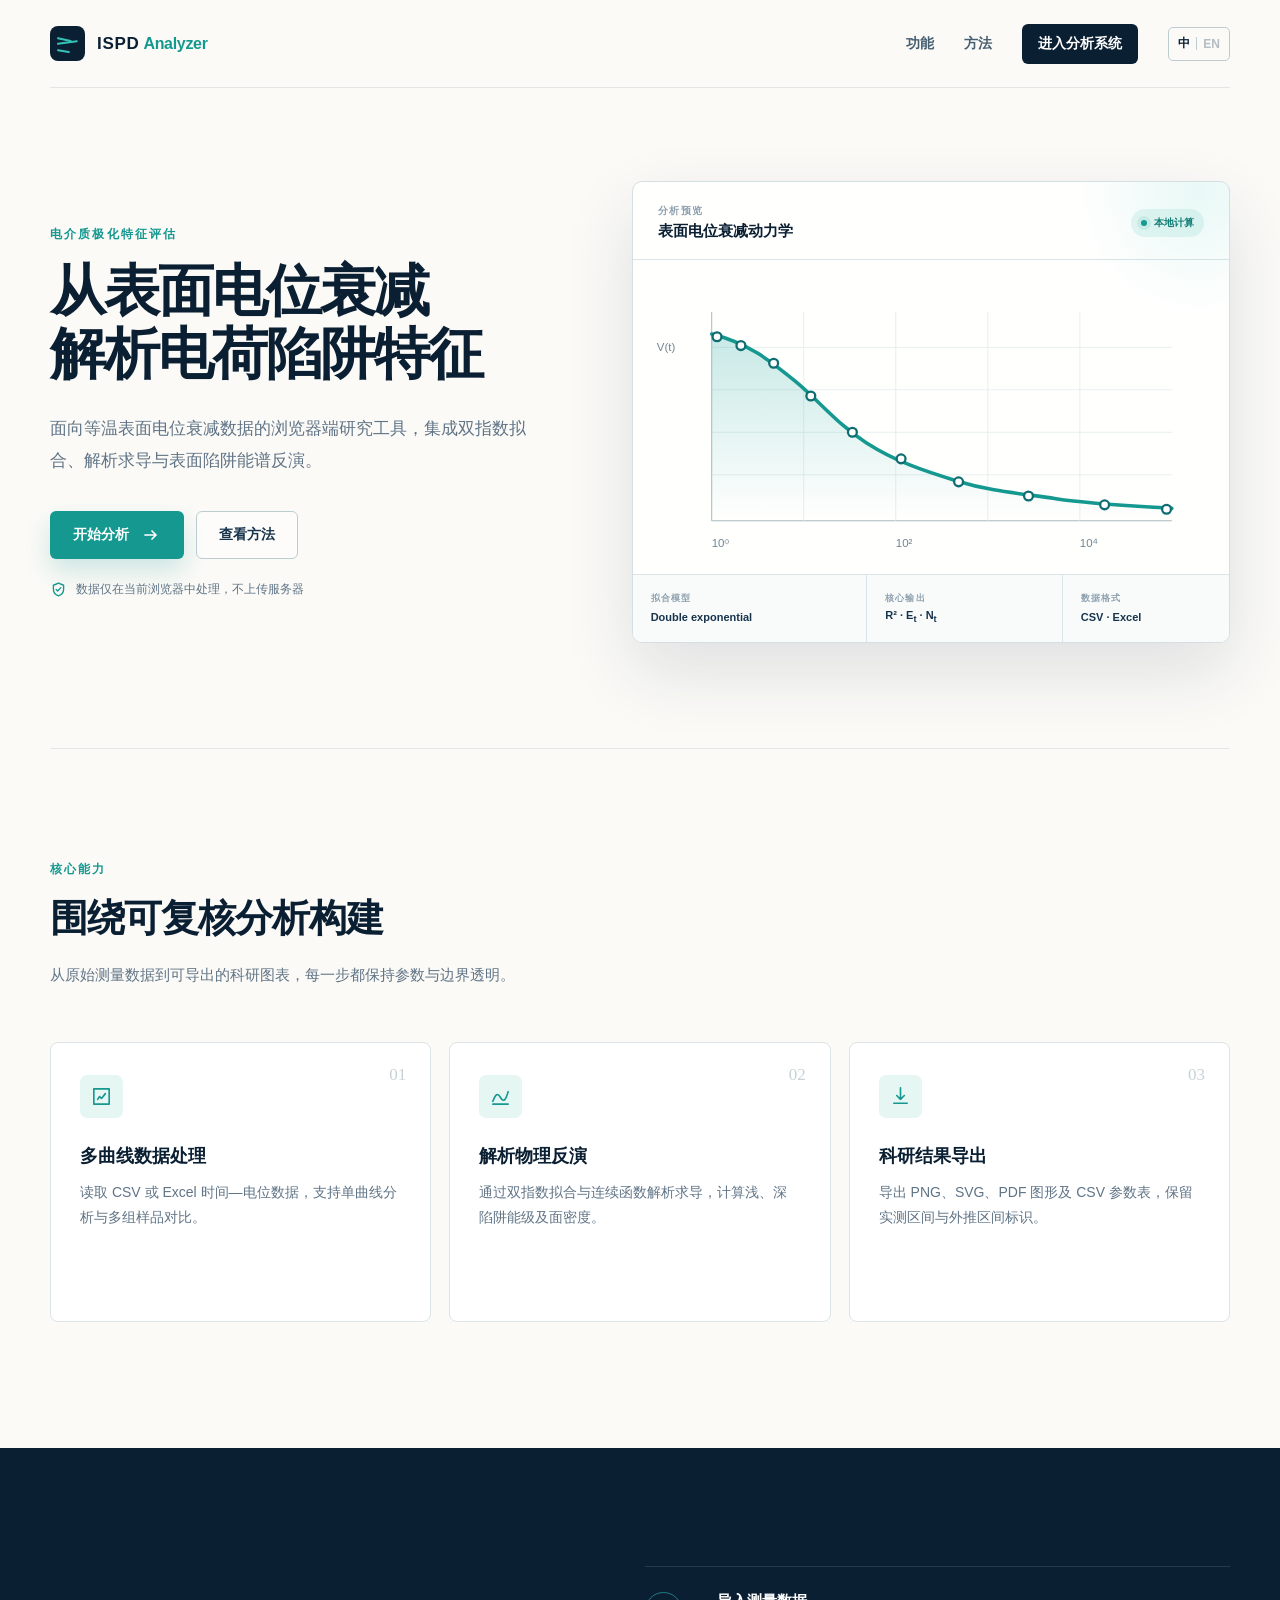
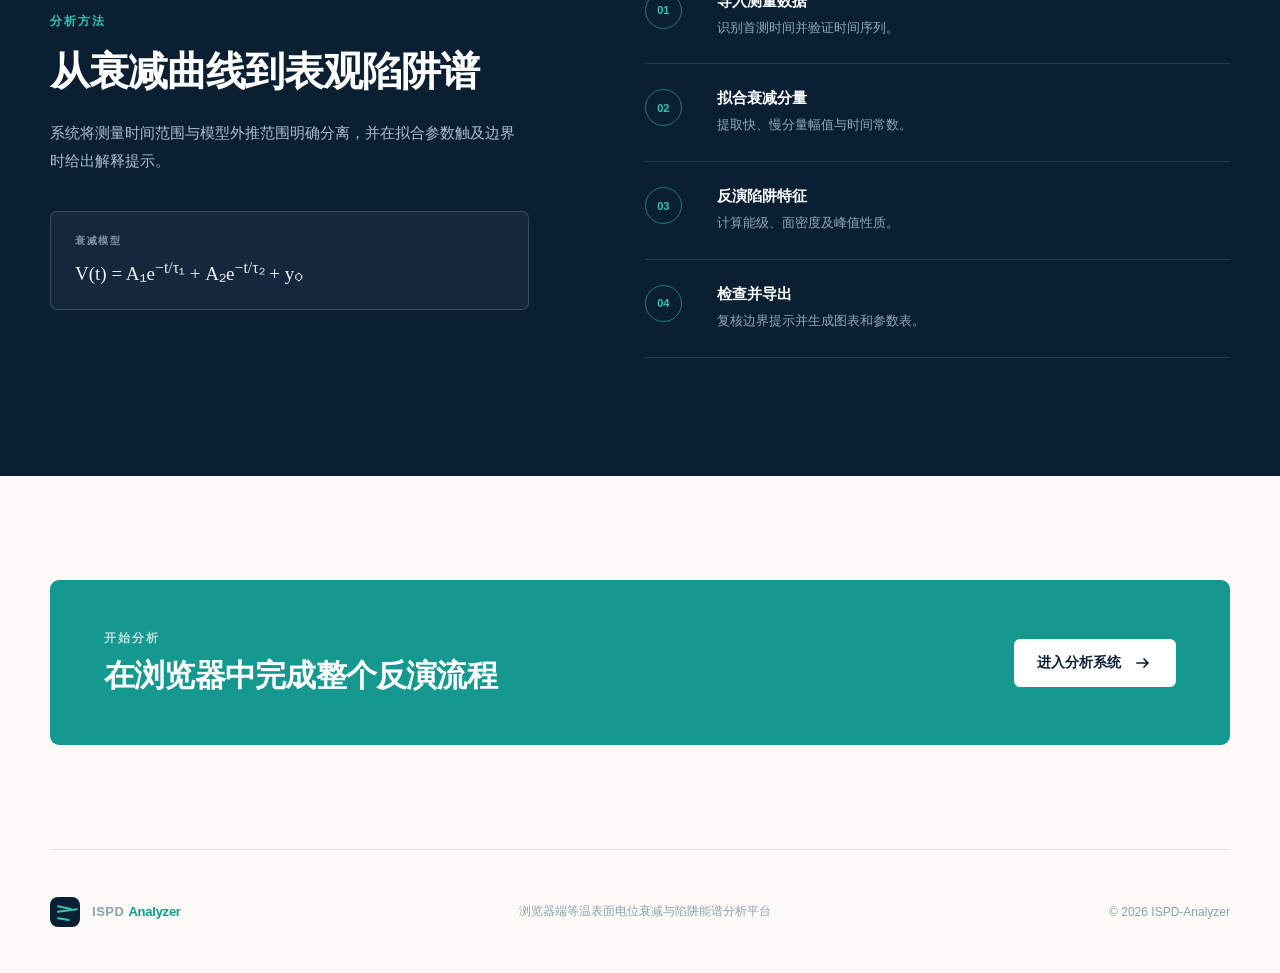
==== index.html @ f55870ea "Build ISPD-Analyzer research platform" ====
<!doctype html>
<html lang="zh-CN">
<head>
  <meta charset="utf-8">
  <meta name="viewport" content="width=device-width, initial-scale=1">
  <meta name="description" content="ISPD-Analyzer is a browser-based platform for isothermal surface potential decay fitting and surface trap spectrum inversion.">
  <meta name="theme-color" content="#0b1f33">
  <meta property="og:title" content="ISPD-Analyzer">
  <meta property="og:description" content="A local-first research platform for ISPD fitting and surface trap spectrum inversion.">
  <meta property="og:type" content="website">
  <meta property="og:image" content="assets/og.png">
  <meta name="twitter:card" content="summary_large_image">
  <meta name="twitter:title" content="ISPD-Analyzer">
  <meta name="twitter:description" content="A local-first research platform for ISPD fitting and surface trap spectrum inversion.">
  <meta name="twitter:image" content="assets/og.png">
  <title>ISPD-Analyzer | 表面电位与陷阱能谱分析</title>
  <link rel="icon" href="assets/favicon.svg" type="image/svg+xml">
  <link rel="stylesheet" href="assets/css/site.css">
  <script src="assets/js/i18n.js" defer></script>
  <script src="assets/js/home.js" defer></script>
</head>
<body class="landing-page">
  <a class="skip-link" href="#main" data-i18n="common.skip">跳至主要内容</a>
  <div class="desktop-notice" role="status">
    <strong data-i18n="common.desktopTitle">建议使用电脑访问</strong>
    <span data-i18n="common.desktopBody">分析工作台针对 1024px 以上桌面屏幕设计。</span>
  </div>

  <header class="site-header">
    <a class="brand" href="./" aria-label="ISPD-Analyzer home">
      <span class="brand-mark" aria-hidden="true"><span></span><span></span><span></span></span>
      <span class="brand-copy"><strong>ISPD</strong><em>Analyzer</em></span>
    </a>
    <nav class="site-nav" aria-label="Primary navigation">
      <a href="#capabilities" data-i18n="home.navCapabilities">功能</a>
      <a href="#method" data-i18n="home.navMethod">方法</a>
      <a class="nav-cta" href="analyzer/" data-i18n="home.openAnalyzer">进入分析系统</a>
      <button class="language-toggle" type="button" data-language-toggle aria-label="Switch language">
        <span data-language-zh>中</span><span class="toggle-divider"></span><span data-language-en>EN</span>
      </button>
    </nav>
  </header>

  <main id="main">
    <section class="hero section-shell">
      <div class="hero-copy">
        <p class="eyebrow" data-i18n="home.eyebrow">电介质极化特征评估</p>
        <h1 data-i18n-html="home.title">从表面电位衰减<br>解析电荷陷阱特征</h1>
        <p class="hero-lede" data-i18n="home.lede">面向等温表面电位衰减数据的浏览器端研究工具，集成双指数拟合、解析求导与表面陷阱能谱反演。</p>
        <div class="hero-actions">
          <a class="button button-primary" href="analyzer/">
            <span data-i18n="home.start">开始分析</span>
            <svg viewBox="0 0 20 20" aria-hidden="true"><path d="M4 10h11M11 6l4 4-4 4"/></svg>
          </a>
          <a class="button button-secondary" href="#method" data-i18n="home.viewMethod">查看方法</a>
        </div>
        <div class="privacy-line">
          <svg viewBox="0 0 20 20" aria-hidden="true"><path d="M10 2.5 16 5v4.6c0 3.8-2.4 6.5-6 7.9-3.6-1.4-6-4.1-6-7.9V5l6-2.5Z"/><path d="m7.2 10 1.8 1.8 3.8-4"/></svg>
          <span data-i18n="home.privacy">数据仅在当前浏览器中处理，不上传服务器</span>
        </div>
      </div>

      <div class="research-visual" aria-label="ISPD analysis preview">
        <div class="visual-header">
          <div>
            <span data-i18n="home.visualLabel">分析预览</span>
            <strong data-i18n="home.visualTitle">表面电位衰减动力学</strong>
          </div>
          <span class="live-pill"><i></i><span data-i18n="home.localCompute">本地计算</span></span>
        </div>
        <svg class="hero-chart" viewBox="0 0 640 340" role="img" aria-labelledby="chart-title chart-desc">
          <title id="chart-title">Surface potential decay curve</title>
          <desc id="chart-desc">Measured points and a fitted double exponential decay curve.</desc>
          <defs>
            <linearGradient id="areaFill" x1="0" x2="0" y1="0" y2="1">
              <stop offset="0" stop-color="#19a39a" stop-opacity=".24"/>
              <stop offset="1" stop-color="#19a39a" stop-opacity="0"/>
            </linearGradient>
          </defs>
          <g class="chart-grid">
            <path d="M72 44v236M72 280h520"/>
            <path d="M72 84h520M72 132h520M72 180h520M72 228h520"/>
            <path d="M176 44v236M280 44v236M384 44v236M488 44v236"/>
          </g>
          <path class="chart-area" d="M72 69C112 79 137 98 166 122s48 49 81 70 63 31 102 43 72 14 112 20 83 8 131 11v14H72Z"/>
          <path class="chart-line" d="M72 69C112 79 137 98 166 122s48 49 81 70 63 31 102 43 72 14 112 20 83 8 131 11"/>
          <g class="chart-points">
            <circle cx="78" cy="72" r="5"/><circle cx="105" cy="82" r="5"/><circle cx="142" cy="102" r="5"/>
            <circle cx="184" cy="139" r="5"/><circle cx="231" cy="180" r="5"/><circle cx="286" cy="210" r="5"/>
            <circle cx="351" cy="236" r="5"/><circle cx="430" cy="252" r="5"/><circle cx="516" cy="262" r="5"/><circle cx="586" cy="267" r="5"/>
          </g>
          <g class="chart-labels"><text x="72" y="310">10⁰</text><text x="280" y="310">10²</text><text x="488" y="310">10⁴</text><text x="10" y="88">V(t)</text></g>
        </svg>
        <div class="visual-stats">
          <div><span data-i18n="home.statModel">拟合模型</span><strong>Double exponential</strong></div>
          <div><span data-i18n="home.statOutput">核心输出</span><strong>R² · E<sub>t</sub> · N<sub>t</sub></strong></div>
          <div><span data-i18n="home.statFormat">数据格式</span><strong>CSV · Excel</strong></div>
        </div>
      </div>
    </section>

    <section id="capabilities" class="capabilities section-shell">
      <div class="section-heading">
        <p class="eyebrow" data-i18n="home.capEyebrow">核心能力</p>
        <h2 data-i18n="home.capTitle">围绕可复核分析构建</h2>
        <p data-i18n="home.capBody">从原始测量数据到可导出的科研图表，每一步都保持参数与边界透明。</p>
      </div>
      <div class="capability-grid">
        <article class="capability-card">
          <span class="card-index">01</span>
          <div class="card-icon"><svg viewBox="0 0 24 24" aria-hidden="true"><path d="M4 4h16v16H4zM8 15l2-3 2 2 4-5"/></svg></div>
          <h3 data-i18n="home.cap1Title">多曲线数据处理</h3>
          <p data-i18n="home.cap1Body">读取 CSV 或 Excel 时间—电位数据，支持单曲线分析与多组样品对比。</p>
        </article>
        <article class="capability-card">
          <span class="card-index">02</span>
          <div class="card-icon"><svg viewBox="0 0 24 24" aria-hidden="true"><path d="M4 17c3-8 5-9 8-4s5 4 8-6M4 20h16"/></svg></div>
          <h3 data-i18n="home.cap2Title">解析物理反演</h3>
          <p data-i18n="home.cap2Body">通过双指数拟合与连续函数解析求导，计算浅、深陷阱能级及面密度。</p>
        </article>
        <article class="capability-card">
          <span class="card-index">03</span>
          <div class="card-icon"><svg viewBox="0 0 24 24" aria-hidden="true"><path d="M12 3v12m0 0 4-4m-4 4-4-4M5 19h14"/></svg></div>
          <h3 data-i18n="home.cap3Title">科研结果导出</h3>
          <p data-i18n="home.cap3Body">导出 PNG、SVG、PDF 图形及 CSV 参数表，保留实测区间与外推区间标识。</p>
        </article>
      </div>
    </section>

    <section id="method" class="method-section">
      <div class="section-shell method-grid">
        <div class="method-copy">
          <p class="eyebrow" data-i18n="home.methodEyebrow">分析方法</p>
          <h2 data-i18n="home.methodTitle">从衰减曲线到表观陷阱谱</h2>
          <p data-i18n="home.methodBody">系统将测量时间范围与模型外推范围明确分离，并在拟合参数触及边界时给出解释提示。</p>
          <div class="formula-card">
            <span data-i18n="home.formulaLabel">衰减模型</span>
            <strong>V(t) = A₁e<sup>−t/τ₁</sup> + A₂e<sup>−t/τ₂</sup> + y₀</strong>
          </div>
        </div>
        <ol class="method-steps">
          <li><span>01</span><div><strong data-i18n="home.step1Title">导入测量数据</strong><p data-i18n="home.step1Body">识别首测时间并验证时间序列。</p></div></li>
          <li><span>02</span><div><strong data-i18n="home.step2Title">拟合衰减分量</strong><p data-i18n="home.step2Body">提取快、慢分量幅值与时间常数。</p></div></li>
          <li><span>03</span><div><strong data-i18n="home.step3Title">反演陷阱特征</strong><p data-i18n="home.step3Body">计算能级、面密度及峰值性质。</p></div></li>
          <li><span>04</span><div><strong data-i18n="home.step4Title">检查并导出</strong><p data-i18n="home.step4Body">复核边界提示并生成图表和参数表。</p></div></li>
        </ol>
      </div>
    </section>

    <section class="closing section-shell">
      <div><p class="eyebrow" data-i18n="home.closeEyebrow">开始分析</p><h2 data-i18n="home.closeTitle">在浏览器中完成整个反演流程</h2></div>
      <a class="button button-light" href="analyzer/"><span data-i18n="home.openAnalyzer">进入分析系统</span><svg viewBox="0 0 20 20" aria-hidden="true"><path d="M4 10h11M11 6l4 4-4 4"/></svg></a>
    </section>
  </main>

  <footer class="site-footer section-shell">
    <div class="brand brand-footer"><span class="brand-mark" aria-hidden="true"><span></span><span></span><span></span></span><span class="brand-copy"><strong>ISPD</strong><em>Analyzer</em></span></div>
    <p data-i18n="home.footer">浏览器端等温表面电位衰减与陷阱能谱分析平台</p>
    <span>© <span data-year></span> ISPD-Analyzer</span>
  </footer>
</body>
</html>
---- assets/css/site.css ----
:root {
  --ink: #0b1f33;
  --ink-2: #17344d;
  --muted: #607486;
  --soft: #8da0ae;
  --teal: #14988f;
  --teal-bright: #35c3b7;
  --teal-pale: #e6f6f3;
  --paper: #fbfaf7;
  --surface: #ffffff;
  --surface-blue: #f3f7f8;
  --line: #dbe4e7;
  --line-dark: #bdccd1;
  --warning: #a87028;
  --shadow: 0 28px 70px rgba(18, 44, 63, .12);
  --radius: 10px;
  --shell: min(1180px, calc(100vw - 64px));
}

* { box-sizing: border-box; }
html { scroll-behavior: smooth; }
body { margin: 0; background: var(--paper); color: var(--ink); font-family: Inter, "Noto Sans SC", "Microsoft YaHei", Arial, sans-serif; -webkit-font-smoothing: antialiased; }
button, a { -webkit-tap-highlight-color: transparent; }
a { color: inherit; text-decoration: none; }
button { font: inherit; }
.skip-link { position: fixed; left: 16px; top: -80px; background: var(--ink); color: white; padding: 10px 16px; z-index: 100; border-radius: 4px; }
.skip-link:focus { top: 16px; }
.section-shell { width: var(--shell); margin-inline: auto; }
.desktop-notice { display: none; }

.site-header { width: var(--shell); height: 88px; margin: 0 auto; display: flex; align-items: center; justify-content: space-between; border-bottom: 1px solid rgba(11, 31, 51, .1); }
.brand { display: inline-flex; align-items: center; gap: 12px; }
.brand-mark { width: 35px; height: 35px; border-radius: 8px; display: grid; align-content: center; gap: 4px; padding: 7px; background: var(--ink); }
.brand-mark span { display: block; height: 2px; border-radius: 10px; background: var(--teal-bright); transform-origin: left center; }
.brand-mark span:nth-child(1) { width: 15px; transform: rotate(12deg); }
.brand-mark span:nth-child(2) { width: 21px; transform: rotate(-8deg); }
.brand-mark span:nth-child(3) { width: 13px; transform: rotate(10deg); }
.brand-copy { display: flex; align-items: baseline; gap: 4px; letter-spacing: -.02em; }
.brand-copy strong { font-size: 17px; letter-spacing: .04em; }
.brand-copy em { font-size: 16px; color: var(--teal); font-style: normal; font-weight: 600; }
.site-nav { display: flex; align-items: center; gap: 30px; font-size: 14px; font-weight: 600; }
.site-nav > a:not(.nav-cta) { color: #455d70; transition: color .2s; }
.site-nav > a:not(.nav-cta):hover { color: var(--teal); }
.nav-cta { background: var(--ink); color: white; padding: 11px 16px; border-radius: 6px; transition: background .2s, transform .2s; }
.nav-cta:hover { background: var(--ink-2); transform: translateY(-1px); }
.language-toggle { height: 34px; padding: 0 9px; display: flex; align-items: center; gap: 6px; border: 1px solid var(--line-dark); background: transparent; color: var(--muted); border-radius: 5px; cursor: pointer; font-size: 12px; font-weight: 700; }
.language-toggle [data-language-zh], .language-toggle [data-language-en] { opacity: .45; }
html[lang="zh-CN"] .language-toggle [data-language-zh], html[lang="en"] .language-toggle [data-language-en] { color: var(--ink); opacity: 1; }
.toggle-divider { width: 1px; height: 13px; background: var(--line-dark); }

.hero { min-height: 660px; display: grid; grid-template-columns: minmax(0, .92fr) minmax(540px, 1.08fr); gap: 72px; align-items: center; padding: 76px 0 88px; }
.eyebrow { margin: 0 0 17px; color: var(--teal); font-size: 12px; font-weight: 800; letter-spacing: .18em; text-transform: uppercase; }
.hero h1 { margin: 0; max-width: 610px; font-family: Georgia, "Noto Serif SC", "Songti SC", serif; font-size: clamp(46px, 4.35vw, 65px); line-height: 1.13; font-weight: 600; letter-spacing: -.035em; }
.hero-lede { max-width: 600px; margin: 27px 0 0; color: var(--muted); font-size: 17px; line-height: 1.9; }
.hero-actions { display: flex; gap: 12px; margin-top: 34px; }
.button { min-height: 48px; display: inline-flex; align-items: center; justify-content: center; gap: 12px; padding: 0 22px; border-radius: 6px; font-size: 14px; font-weight: 750; border: 1px solid transparent; transition: transform .2s, box-shadow .2s, background .2s; }
.button svg { width: 20px; height: 20px; fill: none; stroke: currentColor; stroke-width: 1.7; stroke-linecap: round; stroke-linejoin: round; }
.button-primary { color: white; background: var(--teal); box-shadow: 0 12px 26px rgba(20, 152, 143, .2); }
.button-primary:hover { transform: translateY(-2px); background: #0f847c; box-shadow: 0 16px 30px rgba(20, 152, 143, .26); }
.button-secondary { border-color: var(--line-dark); background: rgba(255,255,255,.5); color: var(--ink-2); }
.button-secondary:hover { background: white; transform: translateY(-2px); }
.privacy-line { margin-top: 22px; display: flex; align-items: center; gap: 9px; color: var(--muted); font-size: 12px; }
.privacy-line svg { width: 17px; height: 17px; fill: none; stroke: var(--teal); stroke-width: 1.6; stroke-linecap: round; stroke-linejoin: round; }

.research-visual { position: relative; background: rgba(255,255,255,.92); border: 1px solid #d3dfe2; box-shadow: var(--shadow); border-radius: var(--radius); overflow: hidden; }
.research-visual::before { content: ""; position: absolute; width: 260px; height: 260px; right: -100px; top: -120px; background: radial-gradient(circle, rgba(53,195,183,.11), transparent 68%); pointer-events: none; }
.visual-header { display: flex; align-items: center; justify-content: space-between; padding: 22px 25px 18px; border-bottom: 1px solid var(--line); }
.visual-header div { display: grid; gap: 4px; }
.visual-header div span { color: var(--soft); font-size: 10px; letter-spacing: .15em; text-transform: uppercase; font-weight: 800; }
.visual-header div strong { font-size: 15px; }
.live-pill { display: inline-flex; align-items: center; gap: 7px; padding: 7px 10px; background: var(--teal-pale); color: #0d776f; border-radius: 99px; font-size: 10px; font-weight: 800; }
.live-pill i { width: 6px; height: 6px; border-radius: 50%; background: var(--teal); box-shadow: 0 0 0 4px rgba(20,152,143,.1); }
.hero-chart { display: block; width: 100%; padding: 13px 15px 0; }
.chart-grid path { fill: none; stroke: #e5ecee; stroke-width: 1; }
.chart-grid path:first-child { stroke: #9fb0b8; }
.chart-area { fill: url(#areaFill); }
.chart-line { fill: none; stroke: var(--teal); stroke-width: 4; stroke-linecap: round; }
.chart-points circle { fill: white; stroke: #0f6c72; stroke-width: 2.6; }
.chart-labels { fill: #738692; font-size: 13px; font-family: Inter, Arial, sans-serif; }
.visual-stats { display: grid; grid-template-columns: 1.2fr 1fr .85fr; border-top: 1px solid var(--line); background: #f9fbfb; }
.visual-stats div { min-width: 0; padding: 17px 18px; display: grid; gap: 4px; border-right: 1px solid var(--line); }
.visual-stats div:last-child { border-right: none; }
.visual-stats span { color: var(--soft); font-size: 9px; font-weight: 800; letter-spacing: .12em; text-transform: uppercase; }
.visual-stats strong { overflow: hidden; text-overflow: ellipsis; color: var(--ink-2); font-size: 11px; white-space: nowrap; }

.capabilities { padding: 112px 0 126px; border-top: 1px solid rgba(11,31,51,.09); }
.section-heading { max-width: 680px; }
.section-heading h2, .method-copy h2, .closing h2 { margin: 0; font-family: Georgia, "Noto Serif SC", serif; font-size: 38px; line-height: 1.25; font-weight: 600; letter-spacing: -.025em; }
.section-heading > p:last-child { max-width: 620px; margin: 18px 0 0; color: var(--muted); font-size: 15px; line-height: 1.8; }
.capability-grid { display: grid; grid-template-columns: repeat(3, 1fr); gap: 18px; margin-top: 54px; }
.capability-card { position: relative; min-height: 280px; padding: 32px 29px; background: var(--surface); border: 1px solid var(--line); border-radius: 8px; transition: transform .25s, border .25s, box-shadow .25s; }
.capability-card:hover { transform: translateY(-5px); border-color: #aecac9; box-shadow: 0 18px 40px rgba(21,54,71,.08); }
.card-index { position: absolute; right: 24px; top: 22px; color: #c7d2d6; font-family: Georgia, serif; font-size: 17px; }
.card-icon { width: 43px; height: 43px; display: grid; place-items: center; color: var(--teal); background: var(--teal-pale); border-radius: 7px; }
.card-icon svg { width: 23px; height: 23px; fill: none; stroke: currentColor; stroke-width: 1.7; stroke-linecap: round; stroke-linejoin: round; }
.capability-card h3 { margin: 26px 0 12px; font-size: 18px; }
.capability-card p { margin: 0; color: var(--muted); font-size: 14px; line-height: 1.85; }

.method-section { padding: 118px 0; background: var(--ink); color: white; }
.method-grid { display: grid; grid-template-columns: .9fr 1.1fr; gap: 116px; align-items: center; }
.method-copy .eyebrow { color: var(--teal-bright); }
.method-copy h2 { font-size: 40px; }
.method-copy > p:not(.eyebrow) { margin: 22px 0 0; color: #aebdca; line-height: 1.9; font-size: 15px; }
.formula-card { margin-top: 35px; padding: 22px 24px; border: 1px solid rgba(255,255,255,.16); background: rgba(255,255,255,.04); border-radius: 7px; }
.formula-card span { display: block; margin-bottom: 10px; color: #7f97a9; font-size: 10px; letter-spacing: .16em; text-transform: uppercase; font-weight: 800; }
.formula-card strong { font-family: "Cambria Math", Georgia, serif; font-size: 19px; font-weight: 500; color: #e9f2f4; }
.method-steps { margin: 0; padding: 0; list-style: none; }
.method-steps li { display: grid; grid-template-columns: 52px 1fr; gap: 20px; padding: 25px 0; border-bottom: 1px solid rgba(255,255,255,.11); }
.method-steps li:first-child { border-top: 1px solid rgba(255,255,255,.11); }
.method-steps li > span { width: 37px; height: 37px; display: grid; place-items: center; border-radius: 50%; border: 1px solid rgba(53,195,183,.55); color: var(--teal-bright); font-size: 11px; font-weight: 800; }
.method-steps strong { font-size: 15px; }
.method-steps p { margin: 7px 0 0; color: #92a6b5; font-size: 13px; line-height: 1.6; }

.closing { margin-top: 104px; margin-bottom: 104px; padding: 50px 54px; display: flex; align-items: center; justify-content: space-between; gap: 40px; background: var(--teal); color: white; border-radius: 9px; }
.closing .eyebrow { color: rgba(255,255,255,.72); margin-bottom: 10px; }
.closing h2 { font-size: 31px; }
.button-light { flex: 0 0 auto; background: white; color: var(--ink); }
.button-light:hover { transform: translateY(-2px); box-shadow: 0 12px 30px rgba(8,63,60,.22); }

.site-footer { min-height: 124px; display: grid; grid-template-columns: auto 1fr auto; gap: 30px; align-items: center; border-top: 1px solid rgba(11,31,51,.1); color: var(--soft); font-size: 12px; }
.brand-footer .brand-mark { width: 30px; height: 30px; }
.brand-footer .brand-copy strong, .brand-footer .brand-copy em { font-size: 13px; }
.site-footer p { margin: 0; text-align: center; }

@media (max-width: 1190px) {
  :root { --shell: calc(100vw - 48px); }
  .hero { grid-template-columns: .85fr 1.15fr; gap: 40px; }
  .hero h1 { font-size: 47px; }
  .method-grid { gap: 70px; }
}

@media (max-width: 1023px) {
  .desktop-notice { display: flex; justify-content: center; gap: 8px; padding: 9px 16px; color: #734b16; background: #f6ead7; font-size: 12px; }
  .site-header { height: 74px; }
  .site-nav > a:not(.nav-cta) { display: none; }
  .hero { min-height: 0; grid-template-columns: 1fr; padding: 74px 0; }
  .hero-copy { max-width: 700px; }
  .research-visual { display: none; }
  .capability-grid { grid-template-columns: 1fr; }
  .capability-card { min-height: 0; }
  .method-grid { grid-template-columns: 1fr; }
  .site-footer { grid-template-columns: 1fr; padding: 35px 0; justify-items: center; }
}

@media (prefers-reduced-motion: reduce) {
  html { scroll-behavior: auto; }
  *, *::before, *::after { transition: none !important; }
}
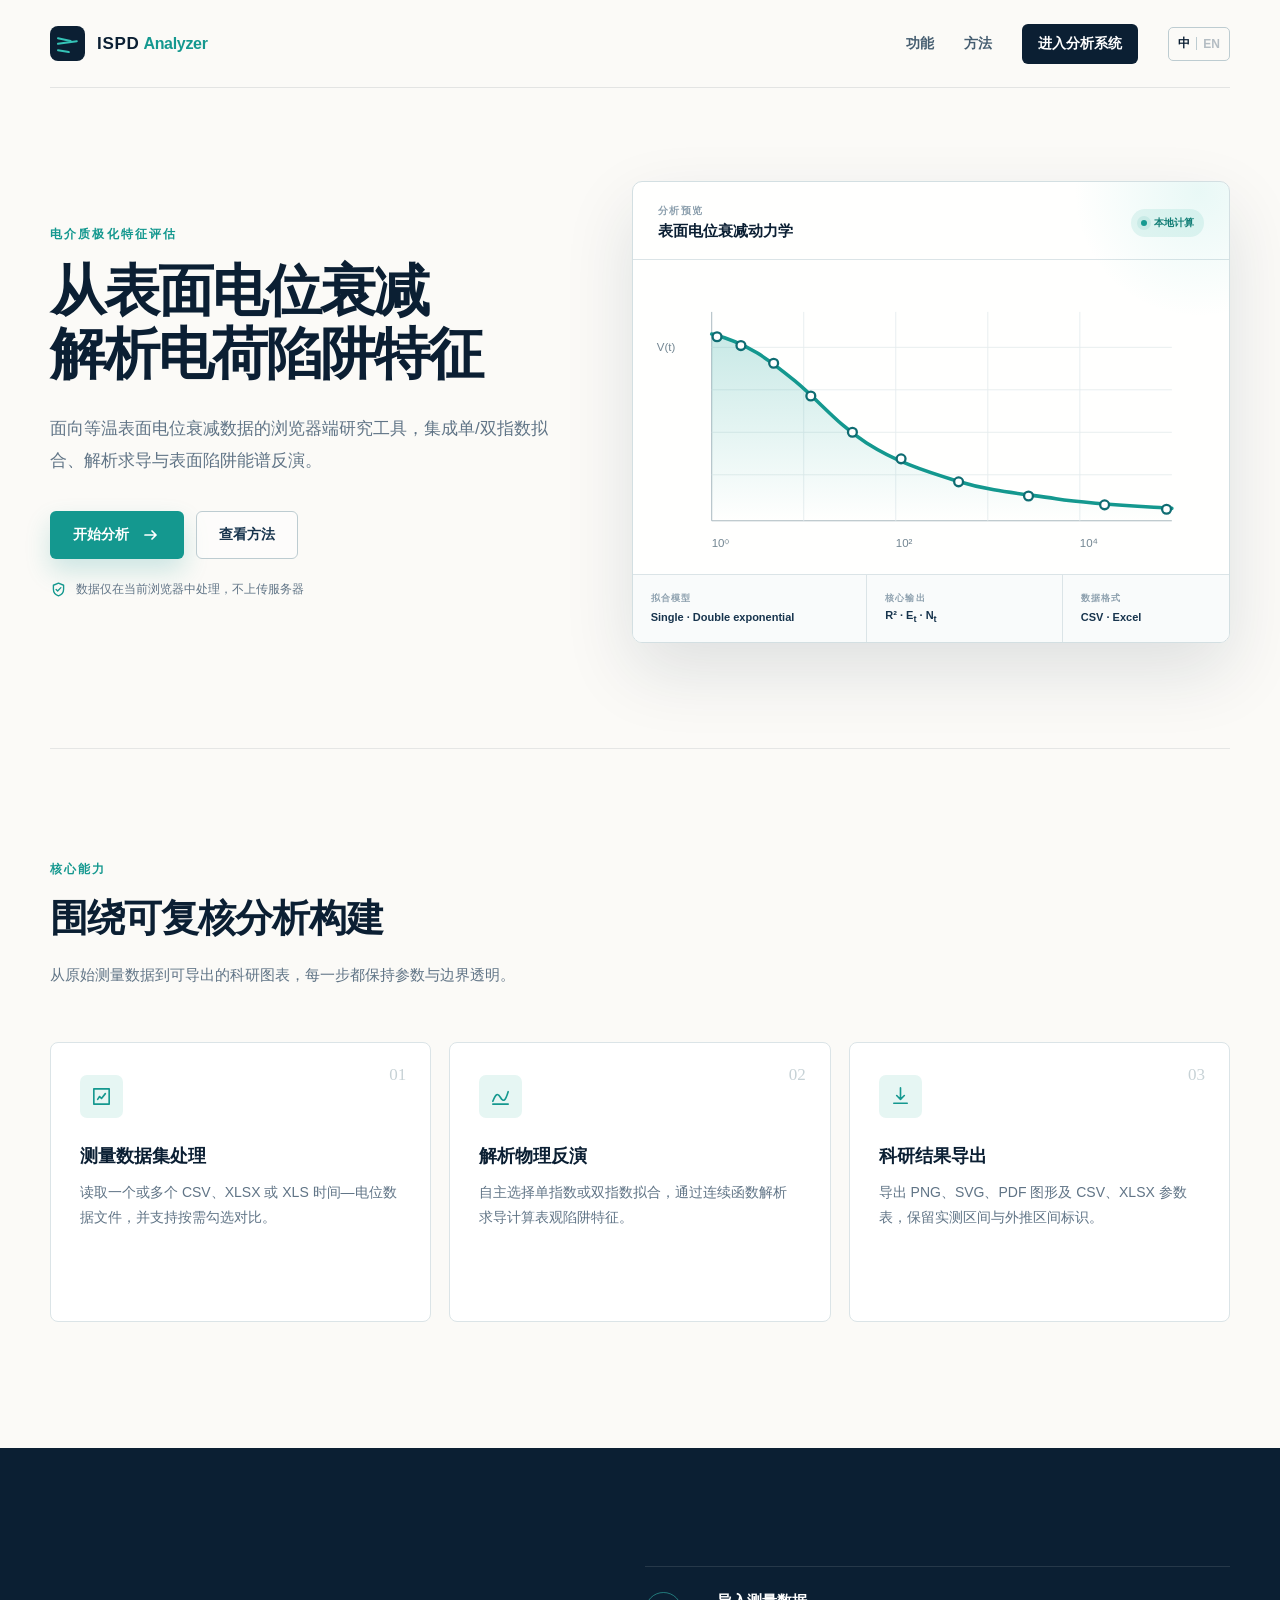
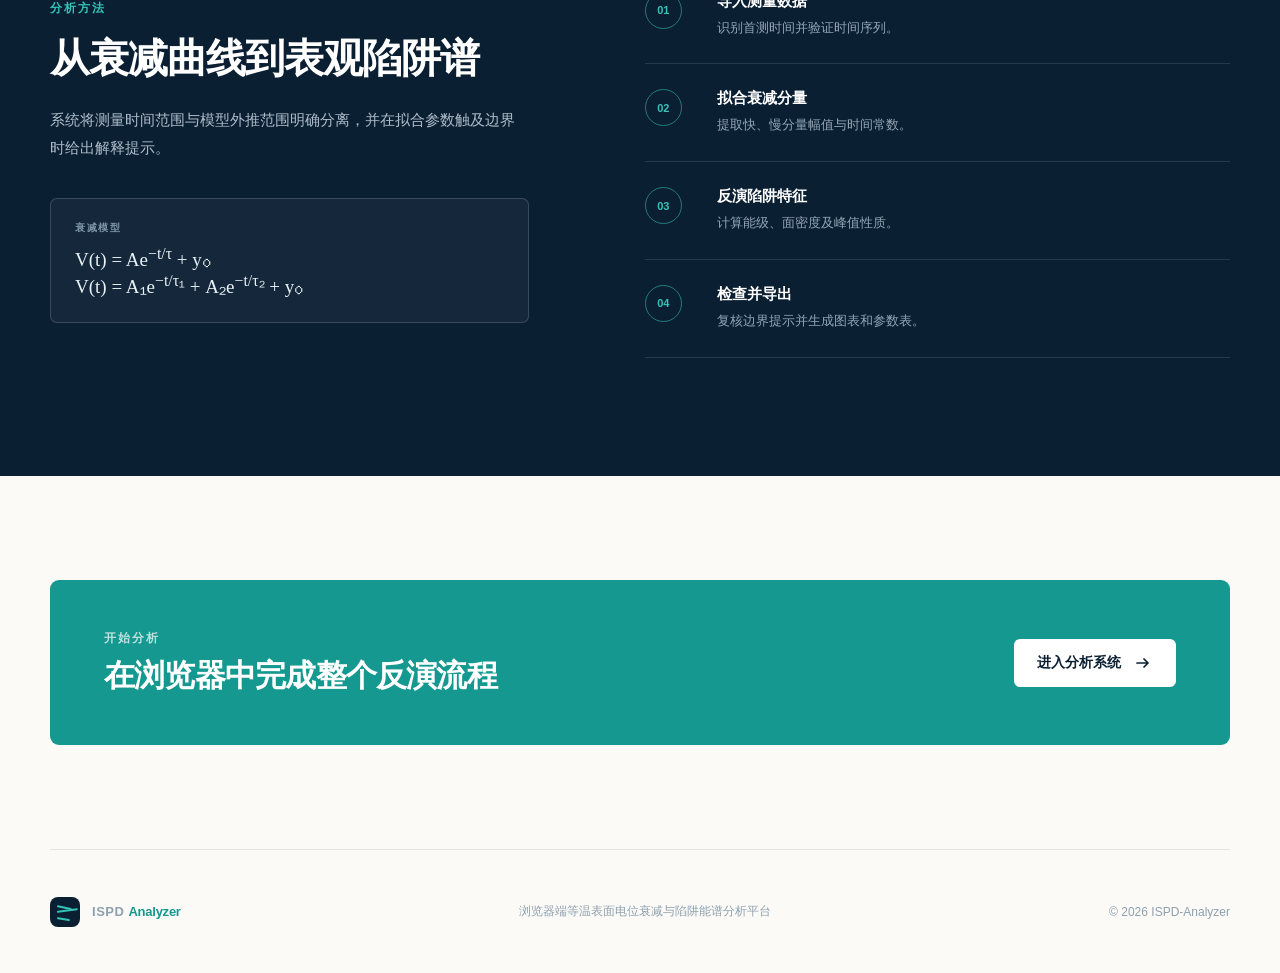
==== commit 7c8a0e35: "Add selectable fit models and table exports" ====
--- a/index.html
+++ b/index.html
@@ -46,7 +46,7 @@
       <div class="hero-copy">
         <p class="eyebrow" data-i18n="home.eyebrow">电介质极化特征评估</p>
         <h1 data-i18n-html="home.title">从表面电位衰减<br>解析电荷陷阱特征</h1>
-        <p class="hero-lede" data-i18n="home.lede">面向等温表面电位衰减数据的浏览器端研究工具，集成双指数拟合、解析求导与表面陷阱能谱反演。</p>
+        <p class="hero-lede" data-i18n="home.lede">面向等温表面电位衰减数据的浏览器端研究工具，集成单/双指数拟合、解析求导与表面陷阱能谱反演。</p>
         <div class="hero-actions">
           <a class="button button-primary" href="analyzer/">
             <span data-i18n="home.start">开始分析</span>
@@ -92,7 +92,7 @@
           <g class="chart-labels"><text x="72" y="310">10⁰</text><text x="280" y="310">10²</text><text x="488" y="310">10⁴</text><text x="10" y="88">V(t)</text></g>
         </svg>
         <div class="visual-stats">
-          <div><span data-i18n="home.statModel">拟合模型</span><strong>Double exponential</strong></div>
+          <div><span data-i18n="home.statModel">拟合模型</span><strong>Single · Double exponential</strong></div>
           <div><span data-i18n="home.statOutput">核心输出</span><strong>R² · E<sub>t</sub> · N<sub>t</sub></strong></div>
           <div><span data-i18n="home.statFormat">数据格式</span><strong>CSV · Excel</strong></div>
         </div>
@@ -109,20 +109,20 @@
         <article class="capability-card">
           <span class="card-index">01</span>
           <div class="card-icon"><svg viewBox="0 0 24 24" aria-hidden="true"><path d="M4 4h16v16H4zM8 15l2-3 2 2 4-5"/></svg></div>
-          <h3 data-i18n="home.cap1Title">多曲线数据处理</h3>
-          <p data-i18n="home.cap1Body">读取 CSV 或 Excel 时间—电位数据，支持单曲线分析与多组样品对比。</p>
+          <h3 data-i18n="home.cap1Title">测量数据集处理</h3>
+          <p data-i18n="home.cap1Body">读取一个或多个 CSV、XLSX 或 XLS 时间—电位数据文件，并支持按需勾选对比。</p>
         </article>
         <article class="capability-card">
           <span class="card-index">02</span>
           <div class="card-icon"><svg viewBox="0 0 24 24" aria-hidden="true"><path d="M4 17c3-8 5-9 8-4s5 4 8-6M4 20h16"/></svg></div>
           <h3 data-i18n="home.cap2Title">解析物理反演</h3>
-          <p data-i18n="home.cap2Body">通过双指数拟合与连续函数解析求导，计算浅、深陷阱能级及面密度。</p>
+          <p data-i18n="home.cap2Body">自主选择单指数或双指数拟合，通过连续函数解析求导计算表观陷阱特征。</p>
         </article>
         <article class="capability-card">
           <span class="card-index">03</span>
           <div class="card-icon"><svg viewBox="0 0 24 24" aria-hidden="true"><path d="M12 3v12m0 0 4-4m-4 4-4-4M5 19h14"/></svg></div>
           <h3 data-i18n="home.cap3Title">科研结果导出</h3>
-          <p data-i18n="home.cap3Body">导出 PNG、SVG、PDF 图形及 CSV 参数表，保留实测区间与外推区间标识。</p>
+          <p data-i18n="home.cap3Body">导出 PNG、SVG、PDF 图形及 CSV、XLSX 参数表，保留实测区间与外推区间标识。</p>
         </article>
       </div>
     </section>
@@ -135,7 +135,7 @@
           <p data-i18n="home.methodBody">系统将测量时间范围与模型外推范围明确分离，并在拟合参数触及边界时给出解释提示。</p>
           <div class="formula-card">
             <span data-i18n="home.formulaLabel">衰减模型</span>
-            <strong>V(t) = A₁e<sup>−t/τ₁</sup> + A₂e<sup>−t/τ₂</sup> + y₀</strong>
+            <strong>V(t) = Ae<sup>−t/τ</sup> + y₀<br>V(t) = A₁e<sup>−t/τ₁</sup> + A₂e<sup>−t/τ₂</sup> + y₀</strong>
           </div>
         </div>
         <ol class="method-steps">
